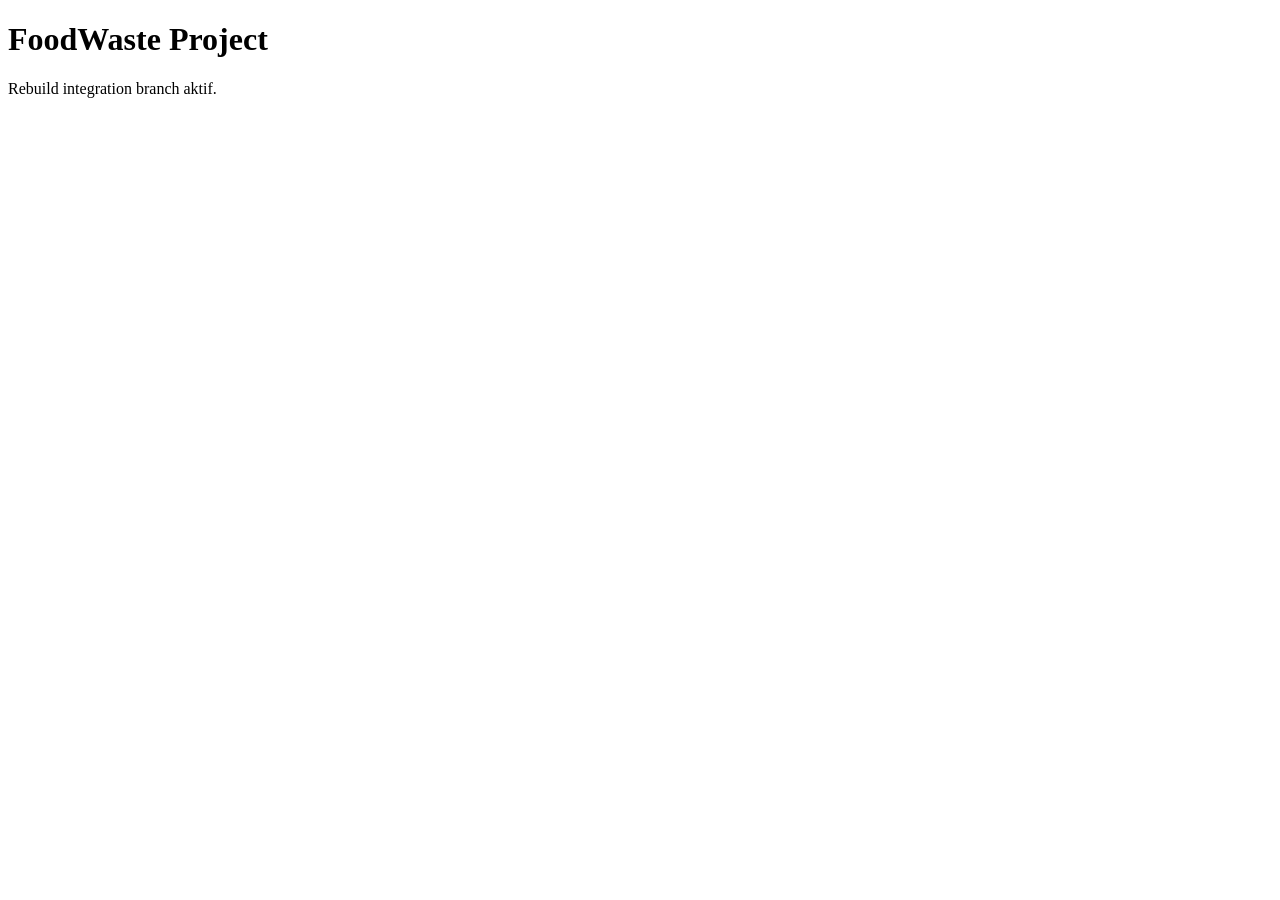
==== index.html @ 626d8710 "Database connection and test API added" ====
<!DOCTYPE html>
<html lang="tr">
<head>
    <meta charset="UTF-8">
    <title>FoodWaste</title>
    <link rel="stylesheet" href="css/style.css">
</head>
<body>

<h1>FoodWaste Project</h1>
<p>Rebuild integration branch aktif.</p>

<script src="js/app.js"></script>
</body>
</html>
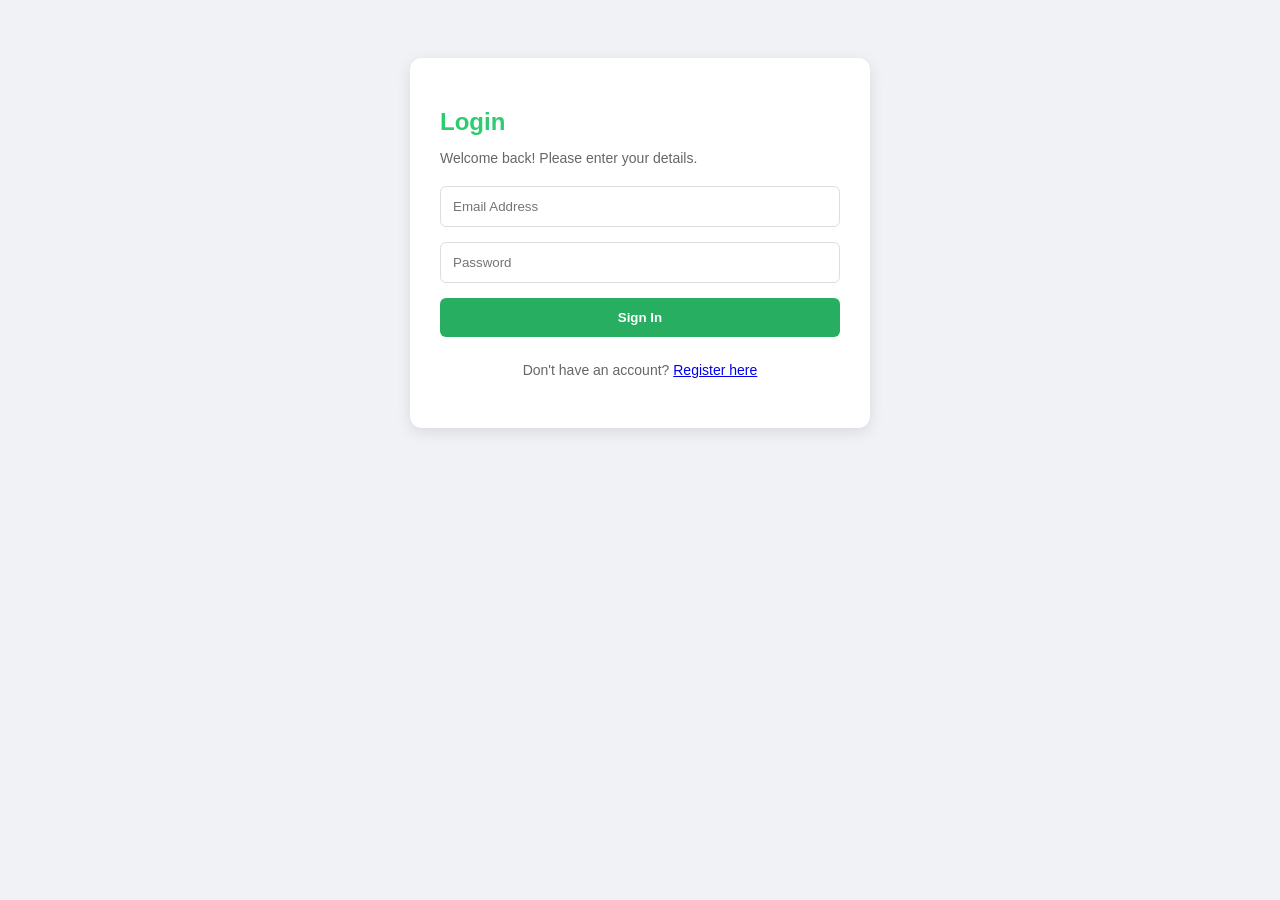
==== commit d51a3a84: "Authentication system completed with English UI and secure password hashing" ====
--- a/index.html
+++ b/index.html
@@ -1,15 +1,35 @@
 <!DOCTYPE html>
-<html lang="tr">
+<html lang="en">
 <head>
     <meta charset="UTF-8">
-    <title>FoodWaste</title>
+    <meta name="viewport" content="width=device-width, initial-scale=1.0">
+    <title>FoodWaste - Login</title>
     <link rel="stylesheet" href="css/style.css">
 </head>
 <body>
+    <div id="auth-section" class="container">
+        <div id="loginForm" class="auth-box">
+            <h2>Login</h2>
+            <p>Welcome back! Please enter your details.</p>
+            <input type="email" id="loginEmail" placeholder="Email Address">
+            <input type="password" id="loginPass" placeholder="Password">
+            <button onclick="auth.login()">Sign In</button>
+            <p class="toggle-text">Don't have an account? <a href="#" onclick="toggleAuth()">Register here</a></p>
+        </div>
 
-<h1>FoodWaste Project</h1>
-<p>Rebuild integration branch aktif.</p>
-
-<script src="js/app.js"></script>
+        <div id="registerForm" class="auth-box" style="display:none;">
+            <h2>Create Account</h2>
+            <input type="text" id="regName" placeholder="Full Name">
+            <input type="email" id="regEmail" placeholder="Email Address">
+            <input type="password" id="regPass" placeholder="Password">
+            <select id="regRole">
+                <option value="receiver">Receiver</option>
+                <option value="donor">Donor</option>
+            </select>
+            <button onclick="auth.register()">Sign Up</button>
+            <p class="toggle-text">Already a member? <a href="#" onclick="toggleAuth()">Login here</a></p>
+        </div>
+    </div>
+    <script src="js/app.js"></script>
 </body>
-</html>
+</html>
--- a/css/style.css
+++ b/css/style.css
@@ -0,0 +1,39 @@
+body {
+    font-family: 'Segoe UI', Tahoma, Geneva, Verdana, sans-serif;
+    background-color: #f0f2f5;
+    display: flex;
+    justify-content: center;
+    padding-top: 50px;
+}
+.container {
+    width: 100%;
+    max-width: 400px;
+    background: white;
+    padding: 30px;
+    border-radius: 12px;
+    box-shadow: 0 4px 15px rgba(0,0,0,0.1);
+}
+#dashboard-section {
+    max-width: 800px;
+}
+.auth-box h2 { color: #2ecc71; margin-bottom: 10px; }
+.auth-box p { color: #666; font-size: 14px; margin-bottom: 20px; }
+input, select, button {
+    width: 100%;
+    padding: 12px;
+    margin-bottom: 15px;
+    border: 1px solid #ddd;
+    border-radius: 6px;
+    box-sizing: border-box;
+}
+button {
+    background-color: #27ae60;
+    color: white;
+    border: none;
+    font-weight: bold;
+    cursor: pointer;
+    transition: 0.3s;
+}
+button:hover { background-color: #219150; }
+.toggle-text { text-align: center; margin-top: 10px; }
+.btn-sm { width: auto; padding: 5px 10px; background: #e74c3c; margin-left: 10px;}
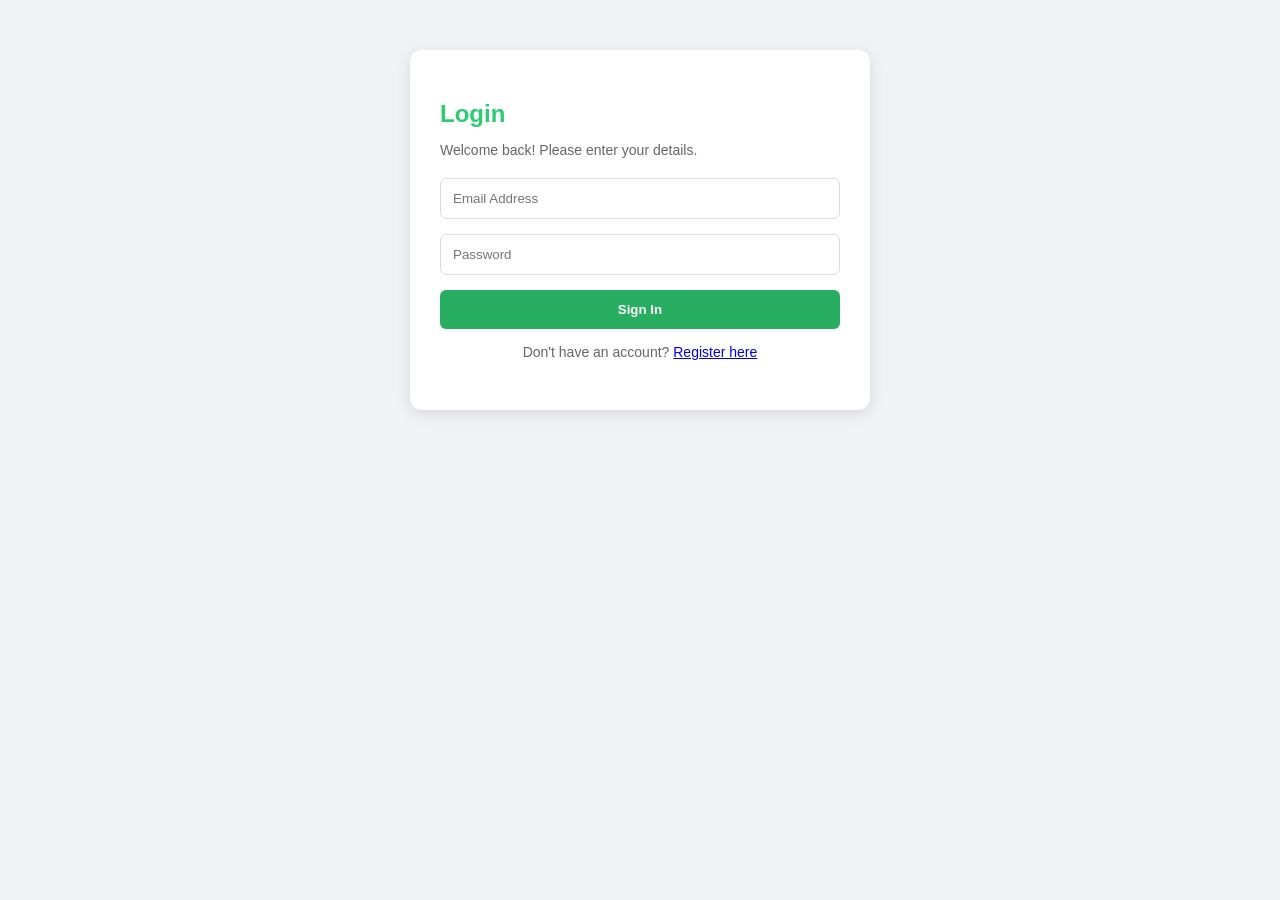
==== commit 21b68198: "Donor dashboard UI and login logic completed" ====
--- a/index.html
+++ b/index.html
@@ -3,7 +3,7 @@
 <head>
     <meta charset="UTF-8">
     <meta name="viewport" content="width=device-width, initial-scale=1.0">
-    <title>FoodWaste - Login</title>
+    <title>FoodWaste - Professional Portal</title>
     <link rel="stylesheet" href="css/style.css">
 </head>
 <body>
@@ -13,7 +13,7 @@
             <p>Welcome back! Please enter your details.</p>
             <input type="email" id="loginEmail" placeholder="Email Address">
             <input type="password" id="loginPass" placeholder="Password">
-            <button onclick="auth.login()">Sign In</button>
+            <button type="button" onclick="auth.login()">Sign In</button>
             <p class="toggle-text">Don't have an account? <a href="#" onclick="toggleAuth()">Register here</a></p>
         </div>
 
@@ -26,10 +26,22 @@
                 <option value="receiver">Receiver</option>
                 <option value="donor">Donor</option>
             </select>
-            <button onclick="auth.register()">Sign Up</button>
+            <button type="button" onclick="auth.register()">Sign Up</button>
             <p class="toggle-text">Already a member? <a href="#" onclick="toggleAuth()">Login here</a></p>
         </div>
     </div>
+
+    <div id="dashboard-section" class="container" style="display:none;">
+        <div class="header">
+            <h2>Welcome, <span id="user-display-name">User</span>!</h2>
+            <p>Role: <b id="user-display-role">N/A</b></p>
+            <button type="button" class="btn-sm" onclick="auth.logout()">Logout</button>
+        </div>
+        <hr>
+        <div id="role-content">
+            </div>
+    </div>
+
     <script src="js/app.js"></script>
 </body>
 </html>
--- a/css/style.css
+++ b/css/style.css
@@ -4,7 +4,9 @@
     display: flex;
     justify-content: center;
     padding-top: 50px;
+    margin: 0;
 }
+
 .container {
     width: 100%;
     max-width: 400px;
@@ -13,11 +15,15 @@
     border-radius: 12px;
     box-shadow: 0 4px 15px rgba(0,0,0,0.1);
 }
+
 #dashboard-section {
     max-width: 800px;
+    width: 90%;
 }
+
 .auth-box h2 { color: #2ecc71; margin-bottom: 10px; }
 .auth-box p { color: #666; font-size: 14px; margin-bottom: 20px; }
+
 input, select, button {
     width: 100%;
     padding: 12px;
@@ -25,7 +31,17 @@
     border: 1px solid #ddd;
     border-radius: 6px;
     box-sizing: border-box;
+    display: block;
 }
+
+label {
+    display: block;
+    font-size: 14px;
+    margin-bottom: 5px;
+    color: #444;
+    text-align: left;
+}
+
 button {
     background-color: #27ae60;
     color: white;
@@ -33,7 +49,27 @@
     font-weight: bold;
     cursor: pointer;
     transition: 0.3s;
+    margin-top: 10px;
 }
+
 button:hover { background-color: #219150; }
+
 .toggle-text { text-align: center; margin-top: 10px; }
-.btn-sm { width: auto; padding: 5px 10px; background: #e74c3c; margin-left: 10px;}+
+.btn-sm { 
+    width: auto; 
+    padding: 8px 15px; 
+    background: #e74c3c; 
+    display: inline-block;
+    margin-left: 10px;
+}
+
+.listing-form {
+    background: #f9f9f9;
+    padding: 20px;
+    border-radius: 8px;
+    border: 1px solid #eee;
+    margin-top: 20px;
+}
+
+.listing-form h3 { margin-top: 0; }
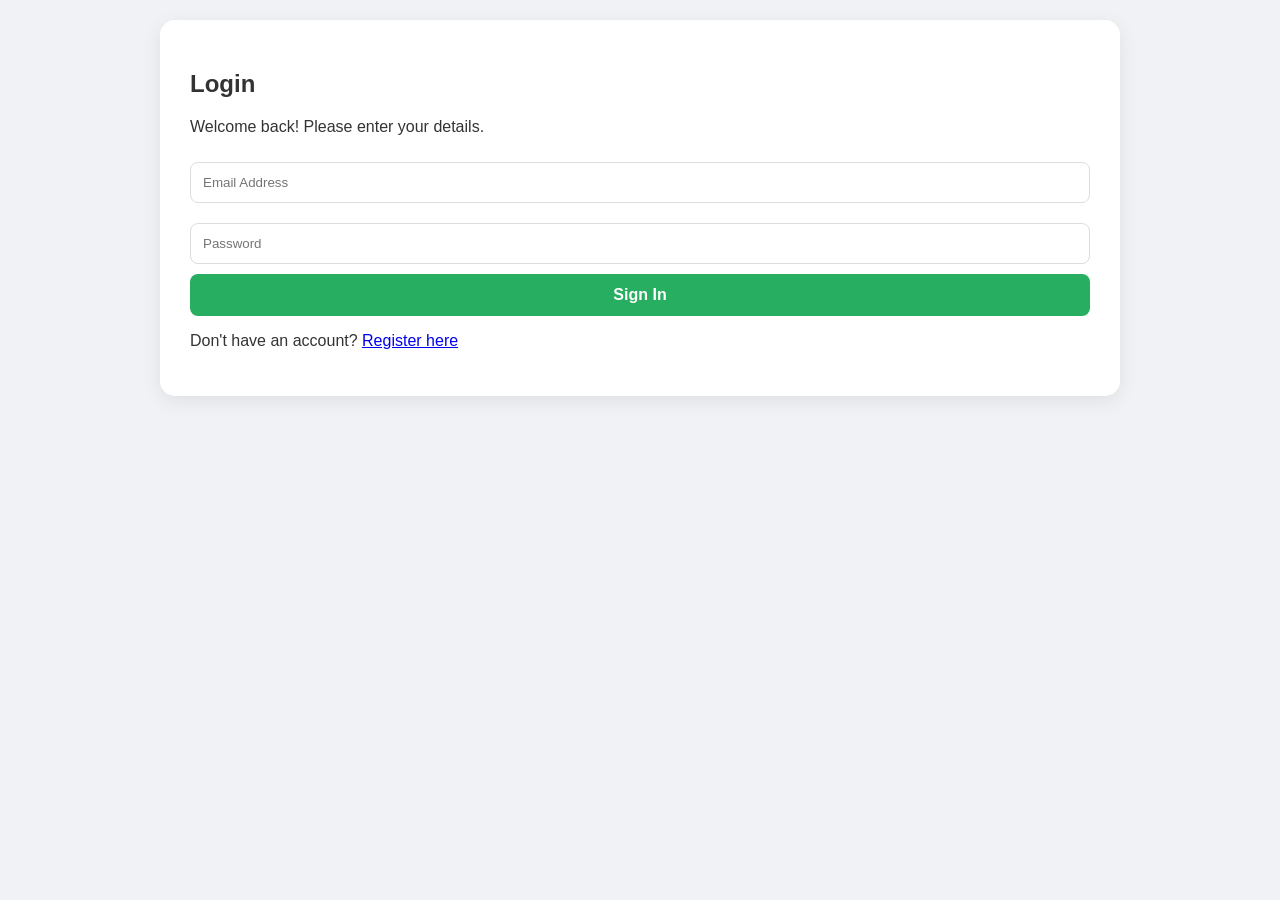
==== commit e22b636a: "Full flow completeeee Donor can list items. Receiver can view them in market" ====
--- a/index.html
+++ b/index.html
@@ -35,7 +35,7 @@
         <div class="header">
             <h2>Welcome, <span id="user-display-name">User</span>!</h2>
             <p>Role: <b id="user-display-role">N/A</b></p>
-            <button type="button" class="btn-sm" onclick="auth.logout()">Logout</button>
+            <button type="button" class="btn-logout" onclick="auth.logout()">Logout</button>
         </div>
         <hr>
         <div id="role-content">
--- a/css/style.css
+++ b/css/style.css
@@ -1,75 +1,24 @@
-body {
-    font-family: 'Segoe UI', Tahoma, Geneva, Verdana, sans-serif;
-    background-color: #f0f2f5;
-    display: flex;
-    justify-content: center;
-    padding-top: 50px;
-    margin: 0;
-}
+body { font-family: 'Segoe UI', Tahoma, Geneva, Verdana, sans-serif; background-color: #f0f2f5; margin: 0; padding: 20px; color: #333; }
+.container { max-width: 900px; margin: auto; background: white; padding: 30px; border-radius: 15px; box-shadow: 0 5px 20px rgba(0,0,0,0.08); }
 
-.container {
-    width: 100%;
-    max-width: 400px;
-    background: white;
-    padding: 30px;
-    border-radius: 12px;
-    box-shadow: 0 4px 15px rgba(0,0,0,0.1);
-}
-
-#dashboard-section {
-    max-width: 800px;
-    width: 90%;
-}
-
-.auth-box h2 { color: #2ecc71; margin-bottom: 10px; }
-.auth-box p { color: #666; font-size: 14px; margin-bottom: 20px; }
-
-input, select, button {
-    width: 100%;
-    padding: 12px;
-    margin-bottom: 15px;
-    border: 1px solid #ddd;
-    border-radius: 6px;
-    box-sizing: border-box;
-    display: block;
-}
-
-label {
-    display: block;
-    font-size: 14px;
-    margin-bottom: 5px;
-    color: #444;
-    text-align: left;
-}
-
-button {
-    background-color: #27ae60;
-    color: white;
-    border: none;
-    font-weight: bold;
-    cursor: pointer;
-    transition: 0.3s;
-    margin-top: 10px;
-}
-
+/* Formlar */
+input, select { width: 100%; padding: 12px; margin: 10px 0; border: 1px solid #ddd; border-radius: 8px; box-sizing: border-box; }
+button { width: 100%; padding: 12px; background-color: #27ae60; color: white; border: none; border-radius: 8px; cursor: pointer; font-size: 16px; font-weight: bold; transition: 0.3s; }
 button:hover { background-color: #219150; }
 
-.toggle-text { text-align: center; margin-top: 10px; }
+/* Bağışçı Tablosu */
+.listing-table { width: 100%; border-collapse: collapse; margin-top: 20px; }
+.listing-table th, .listing-table td { padding: 12px; border: 1px solid #eee; text-align: left; }
+.listing-table th { background-color: #f9f9f9; }
+.badge { padding: 4px 8px; border-radius: 4px; font-size: 12px; font-weight: bold; }
+.badge.active { background: #d4edda; color: #155724; }
 
-.btn-sm { 
-    width: auto; 
-    padding: 8px 15px; 
-    background: #e74c3c; 
-    display: inline-block;
-    margin-left: 10px;
-}
+/* Alıcı Market Kartları */
+.market-grid { display: grid; grid-template-columns: repeat(auto-fill, minmax(220px, 1fr)); gap: 20px; margin-top: 20px; }
+.food-card { background: #fff; border: 1px solid #eee; border-radius: 12px; padding: 15px; position: relative; box-shadow: 0 2px 10px rgba(0,0,0,0.05); text-align: center; }
+.card-badge { position: absolute; top: 10px; right: 10px; font-size: 10px; background: #e8f5e9; color: #2e7d32; padding: 3px 7px; border-radius: 4px; font-weight: bold; }
+.card-price { font-size: 20px; font-weight: bold; color: #e67e22; margin: 10px 0; }
+.btn-claim { background-color: #3498db; }
+.btn-claim:hover { background-color: #2980b9; }
 
-.listing-form {
-    background: #f9f9f9;
-    padding: 20px;
-    border-radius: 8px;
-    border: 1px solid #eee;
-    margin-top: 20px;
-}
-
-.listing-form h3 { margin-top: 0; }+hr { margin: 30px 0; border: 0; border-top: 1px solid #eee; }
